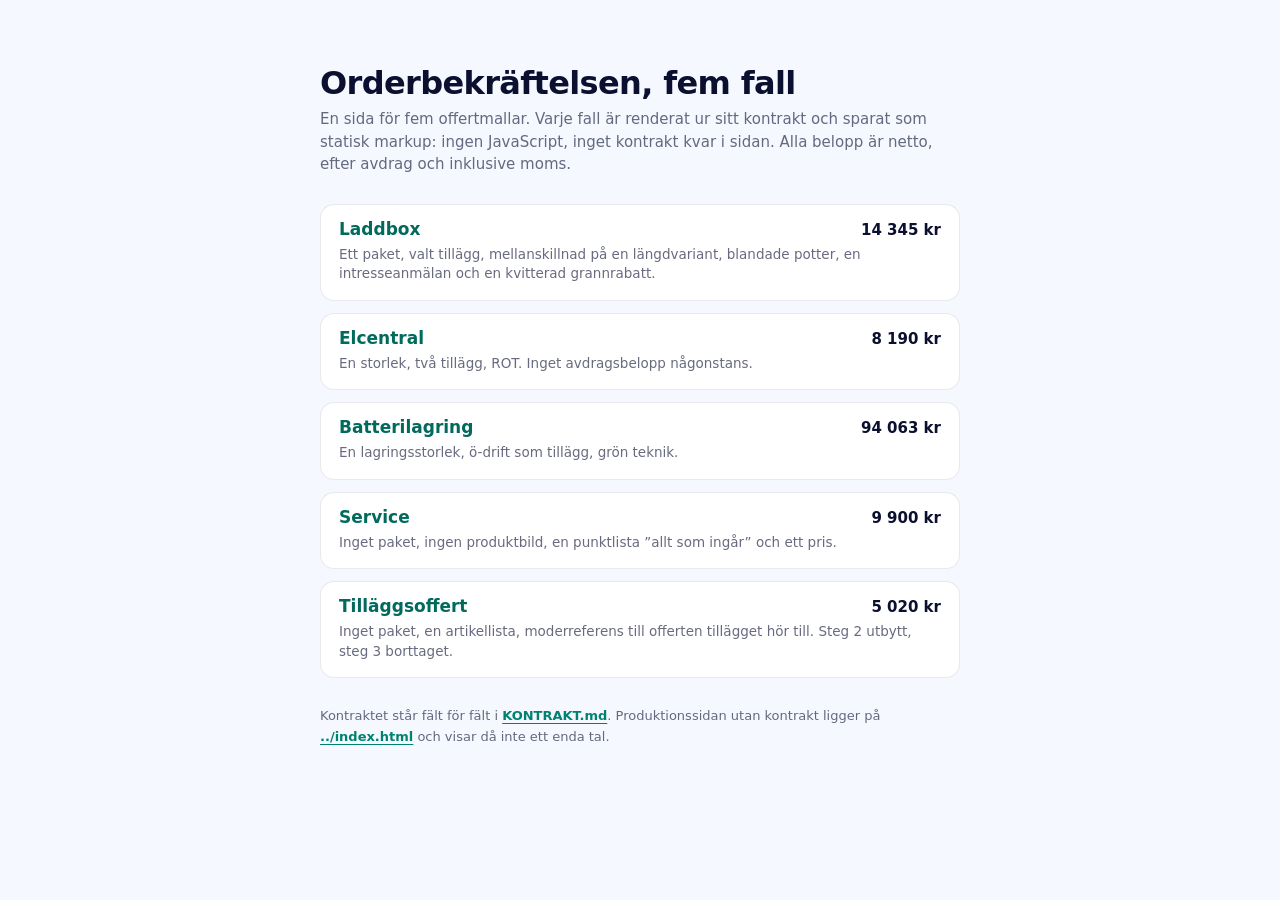
==== fall/index.html @ ef4c6f22 "En granskningssida i fall/, så de fem fallen går att öppna på Pages Produktionssidan på rotadressen " ====
<!DOCTYPE html>
<html lang="sv">
<head>
  <meta charset="UTF-8">
  <meta name="viewport" content="width=device-width, initial-scale=1.0">
  <title>Orderbekräftelsen, fem fall</title>
  <meta name="robots" content="noindex, nofollow">
  <link rel="stylesheet" href="../styles.css">
  <style>
    /* GRANSKNINGSSIDA, inte en produktyta. Den finns bara för att de fem
       fallen ska gå att öppna och titta på. Egna regler, inga .oa-klasser,
       så den aldrig kan påverka orderbekräftelsen. */
    body{margin:0;background:#f5f9ff;color:#0b1030;
      font-family:"Outfit",system-ui,-apple-system,"Segoe UI",Roboto,sans-serif;
      -webkit-font-smoothing:antialiased;}
    .f{max-width:640px;margin:0 auto;padding:clamp(28px,5vw,64px) clamp(16px,4vw,28px);}
    h1{margin:0 0 6px;font-size:clamp(24px,1.1vw+21px,32px);font-weight:600;letter-spacing:-.02em;}
    .ing{margin:0 0 28px;font-size:15px;line-height:1.5;color:rgba(11,16,48,.62);}
    ul{list-style:none;margin:0;padding:0;display:flex;flex-direction:column;gap:12px;}
    li{background:#fff;border:1px solid rgba(11,16,48,.09);border-radius:14px;overflow:hidden;}
    li a{display:block;padding:14px 18px 16px;text-decoration:none;color:inherit;}
    li a:hover .n{text-decoration:underline;text-underline-offset:3px;}
    .rad{display:flex;align-items:baseline;justify-content:space-between;gap:16px;}
    .n{font-size:17px;font-weight:600;color:#016a5d;}
    .t{flex:0 0 auto;font-size:15px;font-weight:600;font-variant-numeric:tabular-nums;white-space:nowrap;}
    li p{margin:6px 0 0;font-size:13.5px;line-height:1.45;color:rgba(11,16,48,.62);}
    .fot{margin:28px 0 0;font-size:13px;line-height:1.55;color:rgba(11,16,48,.62);}
    .fot a{color:#018271;font-weight:600;text-underline-offset:3px;}
    a:focus-visible{outline:3px solid #090b32;outline-offset:3px;border-radius:12px;}
  </style>
</head>
<body>
  <main class="f">
    <h1>Orderbekräftelsen, fem fall</h1>
    <p class="ing">En sida för fem offertmallar. Varje fall är renderat ur sitt kontrakt och
    sparat som statisk markup: ingen JavaScript, inget kontrakt kvar i sidan. Alla belopp är
    netto, efter avdrag och inklusive moms.</p>
    <ul>
    <li><a href="laddbox.html"><span class="rad"><span class="n">Laddbox</span><span class="t">14 345 kr</span></span><p>Ett paket, valt tillägg, mellanskillnad på en längdvariant, blandade potter, en intresseanmälan och en kvitterad grannrabatt.</p></a></li>
    <li><a href="elcentral.html"><span class="rad"><span class="n">Elcentral</span><span class="t">8 190 kr</span></span><p>En storlek, två tillägg, ROT. Inget avdragsbelopp någonstans.</p></a></li>
    <li><a href="batteri.html"><span class="rad"><span class="n">Batterilagring</span><span class="t">94 063 kr</span></span><p>En lagringsstorlek, ö-drift som tillägg, grön teknik.</p></a></li>
    <li><a href="service.html"><span class="rad"><span class="n">Service</span><span class="t">9 900 kr</span></span><p>Inget paket, ingen produktbild, en punktlista ”allt som ingår” och ett pris.</p></a></li>
    <li><a href="tillagg.html"><span class="rad"><span class="n">Tilläggsoffert</span><span class="t">5 020 kr</span></span><p>Inget paket, en artikellista, moderreferens till offerten tillägget hör till. Steg 2 utbytt, steg 3 borttaget.</p></a></li>
    </ul>
    <p class="fot">Kontraktet står fält för fält i
    <a href="https://github.com/julius447/Offer-accepted-preview/blob/main/KONTRAKT.md">KONTRAKT.md</a>.
    Produktionssidan utan kontrakt ligger på
    <a href="../index.html">../index.html</a> och visar då inte ett enda tal.</p>
  </main>
</body>
</html>
---- styles.css ----
/* Outfit självhostad. Sidan hämtade typsnittet från Google: enda sidan i hela
   flödet som gjorde det, och därmed enda sidan som bytte till systemtypsnitt
   när requesten inte gick fram (uppmätt: document.fonts.size === 0 och h1
   renderad i system-ui när fonts.gstatic.com blockerades). Filerna är
   samma produktionssubset som offertsidan använder. */
@font-face {
  font-family: 'Outfit'; font-style: normal; font-weight: 300 700; font-display: swap;
  src: url(fonts/Outfit-latin-ext.woff2) format('woff2');
  unicode-range: U+0100-02BA, U+02BD-02C5, U+02C7-02CC, U+02CE-02D7, U+02DD-02FF, U+0304, U+0308, U+0329, U+1D00-1DBF, U+1E00-1E9F, U+1EF2-1EFF, U+2020, U+20A0-20AB, U+20AD-20C0, U+2113, U+2C60-2C7F, U+A720-A7FF;
}
@font-face {
  font-family: 'Outfit'; font-style: normal; font-weight: 300 700; font-display: swap;
  src: url(fonts/Outfit-latin.woff2) format('woff2');
  unicode-range: U+0000-00FF, U+0131, U+0152-0153, U+02BB-02BC, U+02C6, U+02DA, U+02DC, U+0304, U+0308, U+0329, U+2000-206F, U+20AC, U+2122, U+2191, U+2193, U+2212, U+2215, U+FEFF, U+FFFD;
}

/* =========================================================================
   Ampy offert-accepterad-sida — styles  (scoped to .oa, all px, no deps)
   Same design language as the locked tack-sida (aurora + glass card + teal +
   Outfit + pale-mint check). Register: calm / serious / reassuring.
   v4 — first-principles review pass (composition · typography · a11y).
   ========================================================================= */
.oa{
  --ink:#0b1030; --ink-soft:rgba(11,16,48,.62);
  --teal:#00a991; --teal-deep:#018271; --teal-ink:#016a5d; --gold:#f6b53d; --line:rgba(11,16,48,.09);
  --ease:cubic-bezier(.16,.84,.44,1); --ease-soft:cubic-bezier(.33,1,.68,1);
  position:relative; z-index:0;
  min-height:100vh; min-height:100dvh;
  display:flex; flex-direction:column; align-items:center; justify-content:center;
  gap:16px; padding:clamp(32px,5vw,64px) clamp(16px,1.25vw + 12px,28px);
  overflow:hidden; box-sizing:border-box;
  font-family:"Outfit", system-ui, -apple-system, "Segoe UI", Roboto, sans-serif;
  color:var(--ink);
  background:
    radial-gradient(115% 85% at 14% -12%, rgba(0,169,145,.12) 0%, rgba(0,169,145,0) 46%),
    radial-gradient(105% 75% at 94% 6%,  rgba(182,242,255,.48) 0%, rgba(182,242,255,0) 44%),
    radial-gradient(120% 95% at 90% 112%, rgba(160,251,201,.28) 0%, rgba(160,251,201,0) 48%),
    radial-gradient(115% 90% at 8% 104%, rgba(0,169,145,.08) 0%, rgba(0,169,145,0) 46%),
    #f5f9ff;
  background-attachment:fixed;
  -webkit-font-smoothing:antialiased; text-rendering:optimizeLegibility;
}
.oa *,.oa *::before,.oa *::after{ box-sizing:border-box; }
.oa__aurora{ position:absolute; z-index:0; pointer-events:none; user-select:none; opacity:.8; height:auto; }
.oa__aurora--top{ top:0; right:0; width:clamp(200px,30vw,400px); }
.oa__aurora--bottom{ bottom:0; left:0; width:clamp(150px,22vw,280px); }

/* the sectioned glass card */
.oa__card{
  position:relative; z-index:1; width:100%; max-width:540px;
  display:flex; flex-direction:column;
  background:rgba(255,255,255,.74);
  border:1px solid rgba(255,255,255,.9);
  border-radius:clamp(24px,0.83vw + 21px,32px);
  box-shadow:0 30px 70px rgba(9,11,50,.12), inset 0 1px 0 rgba(255,255,255,.6);
  -webkit-backdrop-filter:blur(16px) saturate(1.1); backdrop-filter:blur(16px) saturate(1.1);
  overflow:hidden;
}
.oa__section{ padding:clamp(24px,3vw,34px) clamp(24px,4vw,48px); }
.oa__section + .oa__section{ border-top:1px solid var(--line); }

/* --- confirmation head --- */
.oa__head{ display:flex; flex-direction:column; align-items:center; text-align:center; gap:14px;
  padding-top:clamp(28px,3.4vw,40px); padding-bottom:clamp(24px,3vw,34px); }
.oa__check{ position:relative; width:clamp(72px,8.4vw,86px); height:clamp(72px,8.4vw,86px); display:grid; place-items:center;
  margin-bottom:2px; }
.oa__check-svg{ position:relative; z-index:2; width:100%; height:100%; overflow:visible; }
.oa__halo{ position:absolute; inset:6%; z-index:1; border-radius:50%;
  background:radial-gradient(circle, rgba(85,255,154,.30) 0%, rgba(85,255,154,0) 72%); animation:oa-halo 4s var(--ease-soft) infinite; }
.oa__disc{ transform-origin:center; animation:oa-disc 640ms var(--ease) both; }
.oa__tick{ stroke-dasharray:120; stroke-dashoffset:120; animation:oa-tick 560ms var(--ease) 300ms both; }
@keyframes oa-disc{ 0%{ transform:scale(.62); opacity:0; } 62%{ transform:scale(1.05); } 100%{ transform:scale(1); opacity:1; } }
@keyframes oa-tick{ to{ stroke-dashoffset:0; } }
@keyframes oa-halo{ 0%{ transform:scale(.8); opacity:0; } 34%{ opacity:.8; } 100%{ transform:scale(1.4); opacity:0; } }

.oa__title{ margin:0; font-size:clamp(26px,1.1vw + 23px,36px); line-height:1.16; font-weight:600; letter-spacing:-.02em; color:var(--ink); text-wrap:balance; }
.oa__ref{ display:inline-block; font-size:13px; font-weight:600; letter-spacing:.01em;
  color:var(--teal-ink); background:rgba(0,169,145,.08); border:1px solid rgba(0,169,145,.16);
  padding:6px 13px; border-radius:999px; }

/* --- kvittot i huvudet -------------------------------------------------
   Ett tal, inte ett kort: sidan ar en bekraftelse och inte en andra offert.
   Formen ar porterad ordagrant ur laddboxrepots gemensamt/system.css
   rad 1371 till 1377, dar den bor bakom #skarmAccept. Tva skillnader, bada
   avsiktliga: align-self:stretch gor rutan till en riktig ruta i stallet for
   att krympa till sitt innehall i den centrerade kolumnen, och noten fylls
   ur kontraktet i stallet for att sta som fast text. */
/* UPPMATT: rutan blev 228 px bred i en 295 px bred spalt. align-self:stretch
   ar utslaget sa fort marginalerna ar auto i tvarriktningen, for auto-
   marginaler ater upp det fria utrymmet fore justeringen. width:100% loser
   bredden mot behallaren oavsett align-items:center i .oa__head. */
.oa__kvitto{ width:100%; display:flex; flex-direction:column; gap:4px;
  margin:14px auto 0; max-width:440px; padding:12px 16px; text-align:left;
  background:#fff; border:1px solid #d5d9e4; border-radius:10px; }
.oa__kvitto-rad{ display:flex; justify-content:space-between; align-items:baseline; gap:16px;
  font-size:15px; font-weight:600; color:#0b1030; }
.oa__kvitto-rad > span:first-child{ min-width:0; overflow-wrap:break-word; }
.oa__kvitto-rad b{ flex:0 0 auto; font-size:19px; font-weight:800;
  font-variant-numeric:tabular-nums; white-space:nowrap; }
.oa__kvitto-not{ font-size:12px; font-weight:400; color:#5b6480; }

/* --- ordersektionen ----------------------------------------------------
   Samma .oa__section-grammatik som de tre sektioner som redan fanns: samma
   padding, samma harline over, samma eyebrow. Inga nya farger, ingen ny
   radie, ingen ny skugga. Raderna ar laddboxrepots .o-sumrow i den har
   sidans skala. */
.oa__prod{ margin:0 0 14px; font-size:17px; line-height:1.35; font-weight:600; color:var(--ink); }
.oa__prod span{ display:block; font-size:14px; font-weight:400; color:var(--ink-soft); margin-top:3px; }
.oa__rader{ list-style:none; margin:0; padding:0; display:flex; flex-direction:column; }
.oa__rader:empty{ display:none; }
.oa__rad{ display:flex; align-items:baseline; justify-content:space-between; gap:14px;
  padding:9px 0; border-top:1px solid var(--line); font-size:15px; line-height:1.35; }
.oa__rad:first-child{ border-top:0; padding-top:0; }
.oa__rad--huvud{ font-weight:600; }
.oa__rad-text{ min-width:0; overflow-wrap:break-word; }
.oa__rad-text small{ display:block; font-size:13px; font-weight:400; color:var(--ink-soft);
  line-height:1.4; margin-top:2px; }
/* Pottmarkningen ar INTE radens spec: den sager vilket avdrag raden hor till
   och star bara nar ordern har tva potter. Samma behandling som
   tillaggsmallens .o-art__pott (offerter/tillagg/stil.css rad 23): mindre,
   ljusare, lite bredare satt, sa den laser som en etikett och inte som mer
   text om produkten. */
/* RAKNAT: rgba(11,16,48,.5) mot kortytan mater omkring 3,3:1, alltsa under
   4,5:1 for brodtext i 11 px. --ink-soft (.62) ar den ljusaste ton sidan redan
   anvander och mater over 4,5:1. Etiketten skiljs darfor med storlek och
   sparrning, inte med annu ljusare gratt. */
.oa__rad-pott{ font-size:11px !important; letter-spacing:.02em;
  color:var(--ink-soft) !important; margin-top:3px !important; }
.oa__rad-pris{ flex:0 0 auto; font-weight:600; font-variant-numeric:tabular-nums; white-space:nowrap; }
/* "ingen kostnad nu" och "dras nar de bestallt" ar ord, inte tal. De far
   darfor inte brodtextens vikt eller sifferbredden: en intresseanmalan som
   ser ut som en prisrad laser som nagot kunden har kopt. */
.oa__rad-pris--ord{ font-weight:400; font-size:13px; color:var(--ink-soft); white-space:normal; text-align:right; }
.oa__not{ margin:10px 0 0; font-size:12.5px; line-height:1.45; color:var(--ink-soft); }
.oa__ingar-rubrik{ margin:18px 0 10px; font-size:13px; font-weight:600; color:var(--ink); }
.oa__ingar{ list-style:none; margin:0; padding:0; display:flex; flex-direction:column; gap:9px; font-size:15px; }
.oa__ingar li{ display:flex; align-items:flex-start; gap:10px; line-height:1.35; }
.oa__ingar li > span span{ display:block; font-size:13px; color:var(--ink-soft); line-height:1.4; margin-top:1px; }
/* EN BOCK, INTE TVA. Samma vektor som varje punktlista i offerten,
   gemensamt/bitar.py rad 10 till 11, sa listan pa bekraftelsen och listan i
   offerten bar samma symbol. Brickan ritas i CSS, inte i svg: border-radius
   ger en rund cirkel vid varje storlek. */
.oa__bock{ flex:0 0 auto; width:18px; height:18px; margin-top:2px; border-radius:50%;
  background:rgba(0,169,145,.12); display:grid; place-items:center; }
.oa__bock svg{ width:11px; height:11px; fill:none; stroke:var(--teal-ink);
  stroke-width:1.9; stroke-linecap:round; stroke-linejoin:round; }
/* Finstilten. Villkoret star EN gang, har, och inte en gang per rad:
   hedging-direktivet 2026-08-15. */
.oa__fin{ margin:16px 0 0; font-size:12.5px; line-height:1.5; color:var(--ink-soft); }
/* UPPMATT: lanken ar sidans enda kontroll utover telefonnumret och maste
   ha 44 px traffyta. Inline i finstilten slog de 44 pixlarna ut radavstandet
   i det stycke den stod i. Egen rad, egen traffyta, oforandrad brodtext. */
.oa__fin a{ display:flex; align-items:center; width:fit-content; min-height:44px;
  padding:0 8px; margin:2px 0 -6px -8px;
  color:var(--teal-deep); font-weight:600; text-decoration:underline; text-underline-offset:3px; }

/* --- next-steps: centred group, internally left-aligned --- */
.oa__next{ width:fit-content; max-width:100%; margin-inline:auto; }
.oa__eyebrow{ margin:0 0 16px; font-size:12px; font-weight:600; text-transform:uppercase; letter-spacing:.14em; color:var(--teal-deep); }
.oa__steps{ list-style:none; margin:0; padding:0; display:flex; flex-direction:column; gap:30px; }
/* FYND: kopplingslinjen hade fast height:60px medan nod-till-nod-avståndet
   varierar med radbrytningen. Uppmätt vid 390px: avstånden är 66px och 77px,
   alltså synliga glapp på 6px och 17px, medan de vid 560px och uppåt är 35px
   och linjen i stället sköt 25px förbi. Ankras nu i steget och sträcks från
   nodens underkant till nästa nods överkant, vilket är exakt vid varje
   texthöjd. align-items:flex-start ger noden samma linje som stegrubriken
   i stället för att flyta mitt i textblocket. */
.oa__step{ position:relative; display:flex; align-items:flex-start; gap:18px; }
.oa__node{ position:relative; z-index:1; flex:0 0 auto; width:42px; height:42px; border-radius:50%;
  display:grid; place-items:center; /* Vit text mot den ljusa änden av gradienten mätte 2,87:1. Mörkare släkte,
     samma familj, med variablerna så färgerna inte kan glida isär igen. */
  background:linear-gradient(145deg,var(--teal-deep),var(--teal-ink));
  box-shadow:0 6px 16px rgba(0,169,145,.34), inset 0 0 0 3px rgba(255,255,255,.9); }
.oa__step:not(:last-child)::after{ content:""; position:absolute; z-index:0;
  left:21px; margin-left:-1px; width:2px; top:42px; height:calc(100% - 12px);
  background:linear-gradient(180deg, rgba(0,169,145,.42), rgba(0,169,145,.12)); }
.oa__node span{ font-size:16px; font-weight:600; color:#fff; line-height:1; }
.oa__node svg{ width:18px; height:18px; fill:none; stroke:#fff; stroke-width:2.6; stroke-linecap:round; stroke-linejoin:round; }
.oa__step-text{ font-size:17px; line-height:1.35; font-weight:600; color:var(--ink); }
.oa__step-text small{ display:block; font-size:14px; font-weight:400; color:var(--ink-soft); line-height:1.4; margin-top:4px; }

/* --- trust + contact + close --- */
.oa__trust{ display:flex; flex-wrap:wrap; align-items:center; justify-content:center; gap:10px 18px; text-align:center; }
.oa__trust-item{ display:inline-flex; align-items:center; gap:7px; font-size:13.5px; color:var(--ink-soft); }
.oa__stars{ display:inline-flex; gap:2px; }
.oa__stars svg{ width:14px; height:14px; fill:var(--gold); }
.oa__contact{ margin:16px 0 0; text-align:center; font-size:14px; color:var(--ink-soft); }
/* Sidans enda kontroll mätte 89x18 px på alla bredder, mot kravet 44x44.
   De negativa marginalerna håller radhöjden oförändrad. Understrykning gör
   att länken inte skiljs från brödtexten med enbart färg. */
.oa__contact a{ display:inline-flex; align-items:center; justify-content:center;
  min-height:44px; padding:0 10px; margin:0 -6px;
  color:var(--teal-deep); font-weight:600; white-space:nowrap;
  text-decoration:underline; text-underline-offset:3px; }

/* Fokusringen i teal mätte 2,91:1 mot kortytan. Navy är samma ring som
   offertsidan använder (shared.css) och mäter långt över 3:1. */
.oa a:focus-visible{ outline:3px solid #090b32; outline-offset:3px; border-radius:12px; }

/* mobile */
@media (max-width:560px){
  .oa__trust-item{ font-size:14px; }
  .oa__title{ font-size:clamp(27px,6.5vw,31px); }
  .oa__rad{ gap:10px; font-size:14.5px; }
  .oa__ingar{ font-size:14.5px; }
  .oa__kvitto-rad{ gap:10px; }
}

/* motion safety */
@media (prefers-reduced-motion: reduce){
  .oa__disc,.oa__tick,.oa__halo{ animation:none !important; }
  .oa__tick{ stroke-dashoffset:0; } .oa__halo{ opacity:.5; transform:scale(1.1); }
}

/* print — an accepted avtal is a document people save/print */
@media print{
  .oa{ min-height:auto; padding:0; background:#fff !important; display:block; }
  .oa__aurora, .oa__halo{ display:none !important; }
  .oa__card{ max-width:100%; box-shadow:none; border:1px solid #d5d9e4; border-radius:8px;
    background:#fff; -webkit-backdrop-filter:none; backdrop-filter:none; }
  .oa__tick{ stroke-dashoffset:0 !important; animation:none !important; }
  .oa__disc{ animation:none !important; opacity:1 !important; transform:none !important; }
  .oa__kvitto, .oa__order, .oa__rad, .oa__ingar li{ break-inside:avoid; }
  /* Lasbart pa papper: .62 och #5b6480 mot vitt ar for ljust i tryck. */
  .oa__fin, .oa__not, .oa__kvitto-not, .oa__rad-text small,
  .oa__ingar li > span span, .oa__prod span{ color:#3b4256 !important; }
  /* En understruken lank utan adress ar inget villkor pa papper. */
  .oa__fin a{ display:inline; min-height:0; padding:0; margin:0; }
  .oa__fin a::after{ content:" (" attr(href) ")"; font-weight:400; text-decoration:none; }
}
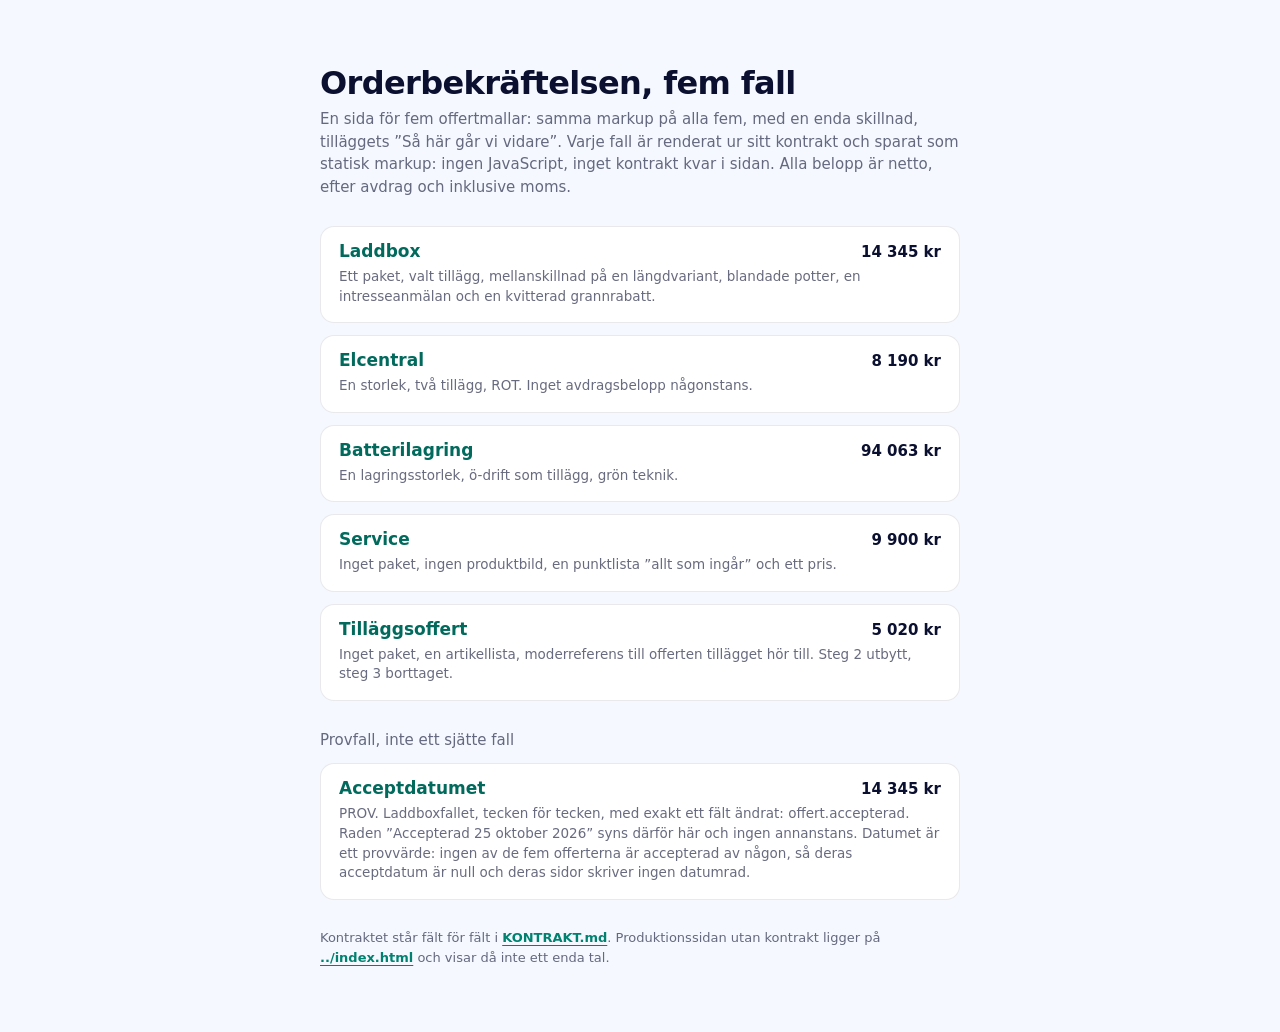
==== commit cbf84f10: "Ägarens genomgång 25 oktober: sex punkter, en mall, två prov 1. Raderna visar bara rubrik och pris. " ====
--- a/fall/index.html
+++ b/fall/index.html
@@ -22,6 +22,10 @@
     li a:hover .n{text-decoration:underline;text-underline-offset:3px;}
     .rad{display:flex;align-items:baseline;justify-content:space-between;gap:16px;}
     .n{font-size:17px;font-weight:600;color:#016a5d;}
+    /* Hardspatie bade i tusentalet OCH fore kr, agarbeslut A8 24 okt. Sidan
+       bar vanligt mellanslag fore kr till 25 okt, alltsa samma fel som de
+       fem bekraftelserna hade fore hantverkspasset. prov.py matar talen har
+       mot kontrakten: oversikten ar en andra kopia av samma fem tal. */
     .t{flex:0 0 auto;font-size:15px;font-weight:600;font-variant-numeric:tabular-nums;white-space:nowrap;}
     li p{margin:6px 0 0;font-size:13.5px;line-height:1.45;color:rgba(11,16,48,.62);}
     .fot{margin:28px 0 0;font-size:13px;line-height:1.55;color:rgba(11,16,48,.62);}
@@ -32,15 +36,19 @@
 <body>
   <main class="f">
     <h1>Orderbekräftelsen, fem fall</h1>
-    <p class="ing">En sida för fem offertmallar. Varje fall är renderat ur sitt kontrakt och
+    <p class="ing">En sida för fem offertmallar: samma markup på alla fem, med en enda skillnad, tilläggets ”Så här går vi vidare”. Varje fall är renderat ur sitt kontrakt och
     sparat som statisk markup: ingen JavaScript, inget kontrakt kvar i sidan. Alla belopp är
     netto, efter avdrag och inklusive moms.</p>
     <ul>
-    <li><a href="laddbox.html"><span class="rad"><span class="n">Laddbox</span><span class="t">14 345 kr</span></span><p>Ett paket, valt tillägg, mellanskillnad på en längdvariant, blandade potter, en intresseanmälan och en kvitterad grannrabatt.</p></a></li>
-    <li><a href="elcentral.html"><span class="rad"><span class="n">Elcentral</span><span class="t">8 190 kr</span></span><p>En storlek, två tillägg, ROT. Inget avdragsbelopp någonstans.</p></a></li>
-    <li><a href="batteri.html"><span class="rad"><span class="n">Batterilagring</span><span class="t">94 063 kr</span></span><p>En lagringsstorlek, ö-drift som tillägg, grön teknik.</p></a></li>
-    <li><a href="service.html"><span class="rad"><span class="n">Service</span><span class="t">9 900 kr</span></span><p>Inget paket, ingen produktbild, en punktlista ”allt som ingår” och ett pris.</p></a></li>
-    <li><a href="tillagg.html"><span class="rad"><span class="n">Tilläggsoffert</span><span class="t">5 020 kr</span></span><p>Inget paket, en artikellista, moderreferens till offerten tillägget hör till. Steg 2 utbytt, steg 3 borttaget.</p></a></li>
+    <li><a href="laddbox.html"><span class="rad"><span class="n">Laddbox</span><span class="t">14 345 kr</span></span><p>Ett paket, valt tillägg, mellanskillnad på en längdvariant, blandade potter, en intresseanmälan och en kvitterad grannrabatt.</p></a></li>
+    <li><a href="elcentral.html"><span class="rad"><span class="n">Elcentral</span><span class="t">8 190 kr</span></span><p>En storlek, två tillägg, ROT. Inget avdragsbelopp någonstans.</p></a></li>
+    <li><a href="batteri.html"><span class="rad"><span class="n">Batterilagring</span><span class="t">94 063 kr</span></span><p>En lagringsstorlek, ö-drift som tillägg, grön teknik.</p></a></li>
+    <li><a href="service.html"><span class="rad"><span class="n">Service</span><span class="t">9 900 kr</span></span><p>Inget paket, ingen produktbild, en punktlista ”allt som ingår” och ett pris.</p></a></li>
+    <li><a href="tillagg.html"><span class="rad"><span class="n">Tilläggsoffert</span><span class="t">5 020 kr</span></span><p>Inget paket, en artikellista, moderreferens till offerten tillägget hör till. Steg 2 utbytt, steg 3 borttaget.</p></a></li>
+    </ul>
+    <p class="ing" style="margin:28px 0 12px;">Provfall, inte ett sjätte fall</p>
+    <ul>
+    <li><a href="prov-acceptdatum.html"><span class="rad"><span class="n">Acceptdatumet</span><span class="t">14 345 kr</span></span><p>PROV. Laddboxfallet, tecken för tecken, med exakt ett fält ändrat: offert.accepterad. Raden ”Accepterad 25 oktober 2026” syns därför här och ingen annanstans. Datumet är ett provvärde: ingen av de fem offerterna är accepterad av någon, så deras acceptdatum är null och deras sidor skriver ingen datumrad.</p></a></li>
     </ul>
     <p class="fot">Kontraktet står fält för fält i
     <a href="https://github.com/julius447/Offer-accepted-preview/blob/main/KONTRAKT.md">KONTRAKT.md</a>.
--- a/styles.css
+++ b/styles.css
@@ -1,21 +1,50 @@
-/* Outfit självhostad. Sidan hämtade typsnittet från Google: enda sidan i hela
-   flödet som gjorde det, och därmed enda sidan som bytte till systemtypsnitt
+/* INTER, SJÄLVHOSTAD.
+
+   ÄGARBESLUT 20 OKTOBER, ORDAGRANT UR OFFERTREPOTS bygg.py:
+       "Agarbeslut 20 okt: Inter for ALLA offertmallar. Storst x-hojd av de
+        fyra kandidaterna, och det ar hela skillnaden vid 13 och 15 px."
+   Vikterna där är 300;400;500;600;700;800, och gemensamt/system.css sätter
+   font-family:"Inter". Den här sidan stod kvar i Outfit, alltså i husets
+   typsnitt FRÅN FÖRE 16 oktober, och den kommentar som stod här påstod att
+   filerna var "samma produktionssubset som offertsidan använder". Det var
+   inte sant. Samma kort renderades i två typsnitt i två repon.
+
+   SJÄLVHOSTAD, OCH DET ÄR MED FLIT. Offertmallarna hämtar Inter från
+   fonts.googleapis.com, vilket skickar kundens IP-adress till Google på en
+   sida som bär hennes namn och hennes pris. Bekräftelsen gör det inte, och
+   den gör det inte heller av ett andra skäl: den hämtade typsnittet från
+   Google tidigare och var då enda sidan i flödet som bytte till systemtypsnitt
    när requesten inte gick fram (uppmätt: document.fonts.size === 0 och h1
-   renderad i system-ui när fonts.gstatic.com blockerades). Filerna är
-   samma produktionssubset som offertsidan använder. */
+   renderad i system-ui när fonts.gstatic.com blockerades).
+
+   VIKTOMFÅNGET ÄR 300 TILL 800, inte filens fulla 100 till 900: det är de
+   vikter ägaren beställde. Outfitfilen bar 300 till 700, så kvittots
+   font-weight:800 klamrades tyst till 700 i tolv dagar. Nu renderas den som
+   den är skriven.
+
+   Filerna är Inter 5.2.8 (@fontsource-variable/inter), OFL-1.1, licensen
+   ligger i fonts/Inter-OFL.txt. Unicode-områdena är ord för ord desamma som
+   Outfits var, så bytet är en ren ersättning: latin-ext hämtas bara om ett
+   tecken ur det området faktiskt står på sidan, vilket svensk text inte har. */
 @font-face {
-  font-family: 'Outfit'; font-style: normal; font-weight: 300 700; font-display: swap;
-  src: url(fonts/Outfit-latin-ext.woff2) format('woff2');
+  font-family: 'Inter'; font-style: normal; font-weight: 300 800; font-display: swap;
+  src: url(fonts/Inter-latin-ext.woff2) format('woff2');
   unicode-range: U+0100-02BA, U+02BD-02C5, U+02C7-02CC, U+02CE-02D7, U+02DD-02FF, U+0304, U+0308, U+0329, U+1D00-1DBF, U+1E00-1E9F, U+1EF2-1EFF, U+2020, U+20A0-20AB, U+20AD-20C0, U+2113, U+2C60-2C7F, U+A720-A7FF;
 }
 @font-face {
-  font-family: 'Outfit'; font-style: normal; font-weight: 300 700; font-display: swap;
-  src: url(fonts/Outfit-latin.woff2) format('woff2');
+  font-family: 'Inter'; font-style: normal; font-weight: 300 800; font-display: swap;
+  src: url(fonts/Inter-latin.woff2) format('woff2');
   unicode-range: U+0000-00FF, U+0131, U+0152-0153, U+02BB-02BC, U+02C6, U+02DA, U+02DC, U+0304, U+0308, U+0329, U+2000-206F, U+20AC, U+2122, U+2191, U+2193, U+2212, U+2215, U+FEFF, U+FFFD;
 }
 
 /* =========================================================================
-   Ampy offert-accepterad-sida — styles  (scoped to .oa, all px, no deps)
+   Ampy offert-accepterad-sida, styles. Scopad till .oa, inga beroenden.
+   VARJE langd kommer ur husets skalor i tokenblocket nedan. Undantagen ar
+   namngivna och bara dessa: kortets max-width 540, aurorans egna bredder,
+   harlinjer och ramar (1 px, 2 px), skuggor och blur, fokusringen (3 px),
+   understrykningens avstand (3 px), pillrets 999px och cirklarnas 50%,
+   samt bockens glyf pa 10 px, som ar husets eget matt i .o-bock svg.
+   verktyg/skala.py raknar dem at dig.
    Same design language as the locked tack-sida (aurora + glass card + teal +
    Outfit + pale-mint check). Register: calm / serious / reassuring.
    v4 — first-principles review pass (composition · typography · a11y).
@@ -24,12 +53,43 @@
   --ink:#0b1030; --ink-soft:rgba(11,16,48,.62);
   --teal:#00a991; --teal-deep:#018271; --teal-ink:#016a5d; --gold:#f6b53d; --line:rgba(11,16,48,.09);
   --ease:cubic-bezier(.16,.84,.44,1); --ease-soft:cubic-bezier(.33,1,.68,1);
+
+  /* ---- HUSETS SKALOR, ORDAGRANT UR gemensamt/system.css RAD 19 TILL 42 ----
+     Fore det har passet hade sidan 11 renderade typstorlekar (uppmatt i
+     Chrome vid 390 px: 27, 19, 17, 16, 15, 14.5, 14, 13, 12.5, 12, 11) dar
+     huset har SJU, och 18 langder utanfor avstandsskalan (3, 6, 7, 9, 10,
+     13, 14, 18, 28, 30, 34, 40). Ett varde utanfor skalan ar en bugg, inte
+     en smaksak (gemensamt/FALLOR.md, "Rytm och luft").
+
+     SPACING. Enda tillatna varden for gap, padding och margin. */
+  --s0:2px; --s1:4px; --s2:8px; --s3:12px; --s4:16px; --s5:24px; --s6:32px; --s7:48px; --s8:64px;
+  /* RYTM. Fyra nivaer, allt vertikalt avstand kommer harifran. */
+  --rytm-sektion:var(--s7);  /* 48, mellan kapitel */
+  --rytm-grupp:var(--s5);    /* 24, mellan grupper i ett kapitel */
+  --rytm-block:var(--s4);    /* 16, mellan block i en grupp */
+  --rytm-rad:var(--s2);      /* 8, mellan rader i en lista */
+  --rytm-nara:var(--s3);     /* 12, rubrik till sitt eget innehall */
+  /* STORLEKAR. Komponenters egna matt, aldrig spacing. 44 ar traffytans golv. */
+  --z1:16px; --z2:20px; --z3:24px; --z4:32px; --z5:44px; --z6:48px;
+  /* SJU TYPSTORLEKAR, inte fler. Brodtext ar 17 eller 15. */
+  --t1:30px; --t2:24px; --t3:20px; --t4:17px; --t5:15px; --t6:13px; --t7:11px;
+  /* RADIER. Husets fyra, plus 999px for pillret och 50% for cirklarna. */
+  --r1:10px; --r2:14px; --r3:20px; --r4:28px;
+  /* Bocken och noden ar komponentmatt. Noden ar z5, alltsa traffytans golv:
+     den ar inte klickbar, men 44 ar talet huset redan har for "sa stor ska
+     en rund kontroll vara", och kopplingslinjen raknas ur den. */
+  --nod:var(--z5);
+  --steg-gap:var(--rytm-grupp);
+  /* Bocken i hjalten ar sidans ENDA signaturfigur och har sitt eget matt. */
+  --check:80px;
+
   position:relative; z-index:0;
   min-height:100vh; min-height:100dvh;
   display:flex; flex-direction:column; align-items:center; justify-content:center;
-  gap:16px; padding:clamp(32px,5vw,64px) clamp(16px,1.25vw + 12px,28px);
+  gap:var(--s4); padding:clamp(var(--s6),5vw,var(--s8)) clamp(var(--s4),calc(1.25vw + var(--s3)),var(--s5));
   overflow:hidden; box-sizing:border-box;
-  font-family:"Outfit", system-ui, -apple-system, "Segoe UI", Roboto, sans-serif;
+  /* Samma stack som gemensamt/system.css rad 599, med Inter först. */
+  font-family:"Inter", system-ui, -apple-system, "Segoe UI", Roboto, sans-serif;
   color:var(--ink);
   background:
     radial-gradient(115% 85% at 14% -12%, rgba(0,169,145,.12) 0%, rgba(0,169,145,0) 46%),
@@ -51,19 +111,19 @@
   display:flex; flex-direction:column;
   background:rgba(255,255,255,.74);
   border:1px solid rgba(255,255,255,.9);
-  border-radius:clamp(24px,0.83vw + 21px,32px);
+  border-radius:var(--r4);
   box-shadow:0 30px 70px rgba(9,11,50,.12), inset 0 1px 0 rgba(255,255,255,.6);
   -webkit-backdrop-filter:blur(16px) saturate(1.1); backdrop-filter:blur(16px) saturate(1.1);
   overflow:hidden;
 }
-.oa__section{ padding:clamp(24px,3vw,34px) clamp(24px,4vw,48px); }
+.oa__section{ padding:clamp(var(--s5),3vw,var(--s6)) clamp(var(--s5),4vw,var(--s7)); }
 .oa__section + .oa__section{ border-top:1px solid var(--line); }
 
 /* --- confirmation head --- */
-.oa__head{ display:flex; flex-direction:column; align-items:center; text-align:center; gap:14px;
-  padding-top:clamp(28px,3.4vw,40px); padding-bottom:clamp(24px,3vw,34px); }
-.oa__check{ position:relative; width:clamp(72px,8.4vw,86px); height:clamp(72px,8.4vw,86px); display:grid; place-items:center;
-  margin-bottom:2px; }
+.oa__head{ display:flex; flex-direction:column; align-items:center; text-align:center; gap:var(--s3);
+  padding-top:clamp(var(--s6),3.4vw,var(--s7)); padding-bottom:clamp(var(--s5),3vw,var(--s6)); }
+.oa__check{ position:relative; width:var(--check); height:var(--check); display:grid; place-items:center;
+  margin-bottom:var(--s0); }
 .oa__check-svg{ position:relative; z-index:2; width:100%; height:100%; overflow:visible; }
 .oa__halo{ position:absolute; inset:6%; z-index:1; border-radius:50%;
   background:radial-gradient(circle, rgba(85,255,154,.30) 0%, rgba(85,255,154,0) 72%); animation:oa-halo 4s var(--ease-soft) infinite; }
@@ -73,10 +133,23 @@
 @keyframes oa-tick{ to{ stroke-dashoffset:0; } }
 @keyframes oa-halo{ 0%{ transform:scale(.8); opacity:0; } 34%{ opacity:.8; } 100%{ transform:scale(1.4); opacity:0; } }
 
-.oa__title{ margin:0; font-size:clamp(26px,1.1vw + 23px,36px); line-height:1.16; font-weight:600; letter-spacing:-.02em; color:var(--ink); text-wrap:balance; }
-.oa__ref{ display:inline-block; font-size:13px; font-weight:600; letter-spacing:.01em;
+/* UPPMATT: clampen landade pa 27 px vid 390 och 35,98 vid 1180, alltsa pa
+   ingen av husets sju storlekar och over toppsteget 30. Flat --t1, och
+   --t2 under 560 (bada husets egna steg). Husets .t-display ar ocksa flat
+   30 px, inte fluid. */
+.oa__title{ margin:0; font-size:var(--t1); line-height:1.16; font-weight:600; letter-spacing:-.02em; color:var(--ink); text-wrap:balance; }
+.oa__ref{ display:inline-block; font-size:var(--t6); font-weight:600; letter-spacing:.01em;
   color:var(--teal-ink); background:rgba(0,169,145,.08); border:1px solid rgba(0,169,145,.16);
-  padding:6px 13px; border-radius:999px; }
+  padding:var(--s2) var(--s3); border-radius:999px; }
+
+/* --- acceptdatumet ------------------------------------------------------
+   Ägarsvar 46, 25 oktober: "Ja, lägg till datum." En rad under brickan, i
+   samma ton och storlek som sidans övriga sekundärtext (--t6 / --ink-soft),
+   så den läses som en notering om referensen och inte som ett nytt påstående.
+   INGEN EGEN MARGINAL: .oa__head är en flexkolumn med gap var(--s3), alltså
+   husets rytm. En margin-top här hade lagt sig OVANPÅ gapet och gett ett
+   avstånd som inte finns på skalan. */
+.oa__accept{ margin:0; font-size:var(--t6); font-weight:400; color:var(--ink-soft); }
 
 /* --- kvittot i huvudet -------------------------------------------------
    Ett tal, inte ett kort: sidan ar en bekraftelse och inte en andra offert.
@@ -89,121 +162,173 @@
    ar utslaget sa fort marginalerna ar auto i tvarriktningen, for auto-
    marginaler ater upp det fria utrymmet fore justeringen. width:100% loser
    bredden mot behallaren oavsett align-items:center i .oa__head. */
-.oa__kvitto{ width:100%; display:flex; flex-direction:column; gap:4px;
-  margin:14px auto 0; max-width:440px; padding:12px 16px; text-align:left;
-  background:#fff; border:1px solid #d5d9e4; border-radius:10px; }
-.oa__kvitto-rad{ display:flex; justify-content:space-between; align-items:baseline; gap:16px;
-  font-size:15px; font-weight:600; color:#0b1030; }
+/* UPPMATT 2026-10-24, fore och efter i Chrome: max-width:440px holl kvittot
+   smalare an raderna i sektionen under sa fort sektionens innermatt kom
+   over 440 px, alltsa fran omkring 590 px fonsterbredd och uppat. Vid
+   1180 matte kvittots hogerkant 810,0 och radernas 811,8: 1,8 px isar.
+   Talen staplas under varandra och ska vara lodratt i linje. Bredden styrs
+   nu av sektionens innermatt, som ar samma matt raderna far. Efter: 811,8
+   mot 811,8 vid 1180 och 348,1 mot 348,1 vid 390. */
+.oa__kvitto{ width:100%; display:flex; flex-direction:column; gap:var(--s1);
+  margin:var(--s3) auto 0; padding:var(--s3) var(--s4); text-align:left;
+  background:#fff; border:1px solid #d5d9e4; border-radius:var(--r1); }
+.oa__kvitto-rad{ display:flex; justify-content:space-between; align-items:baseline; gap:var(--s4);
+  font-size:var(--t5); font-weight:600; color:#0b1030; }
 .oa__kvitto-rad > span:first-child{ min-width:0; overflow-wrap:break-word; }
-.oa__kvitto-rad b{ flex:0 0 auto; font-size:19px; font-weight:800;
+.oa__kvitto-rad b{ flex:0 0 auto; font-size:var(--t3); font-weight:800;
   font-variant-numeric:tabular-nums; white-space:nowrap; }
-.oa__kvitto-not{ font-size:12px; font-weight:400; color:#5b6480; }
+.oa__kvitto-not{ font-size:var(--t6); font-weight:400; color:#5b6480; }
 
 /* --- ordersektionen ----------------------------------------------------
    Samma .oa__section-grammatik som de tre sektioner som redan fanns: samma
    padding, samma harline over, samma eyebrow. Inga nya farger, ingen ny
    radie, ingen ny skugga. Raderna ar laddboxrepots .o-sumrow i den har
    sidans skala. */
-.oa__prod{ margin:0 0 14px; font-size:17px; line-height:1.35; font-weight:600; color:var(--ink); }
-.oa__prod span{ display:block; font-size:14px; font-weight:400; color:var(--ink-soft); margin-top:3px; }
+/* VIKTEN 900 VAR INGEN DESIGN, DEN VAR EN UA-STANDARD. Produktnamnet står
+   i ett <b>, och webbläsarens font-weight:bolder räknar upp från stycket:
+   600 blir 900. Outfitfilen bar 300 till 700 och klamrade det tyst till
+   700, så ingen såg det. Inter bär 300 till 800 och hade renderat 800,
+   alltså tyngre än någon annan text på sidan utom totalen. Husets .t-h3 är
+   17/600, och det är vad produktraden är. Skrivet, inte ärvt. */
+.oa__prod{ margin:0 0 var(--s3); font-size:var(--t4); line-height:1.35; font-weight:600; color:var(--ink); }
+.oa__prod b{ font-weight:600; }
+.oa__prod span{ display:block; font-size:var(--t6); font-weight:400; color:var(--ink-soft); margin-top:var(--s1); }
 .oa__rader{ list-style:none; margin:0; padding:0; display:flex; flex-direction:column; }
 .oa__rader:empty{ display:none; }
-.oa__rad{ display:flex; align-items:baseline; justify-content:space-between; gap:14px;
-  padding:9px 0; border-top:1px solid var(--line); font-size:15px; line-height:1.35; }
+.oa__rad{ display:flex; align-items:baseline; justify-content:space-between; gap:var(--s3);
+  padding:var(--rytm-rad) 0; border-top:1px solid var(--line); font-size:var(--t5); line-height:1.35; }
 .oa__rad:first-child{ border-top:0; padding-top:0; }
 .oa__rad--huvud{ font-weight:600; }
 .oa__rad-text{ min-width:0; overflow-wrap:break-word; }
-.oa__rad-text small{ display:block; font-size:13px; font-weight:400; color:var(--ink-soft);
-  line-height:1.4; margin-top:2px; }
-/* Pottmarkningen ar INTE radens spec: den sager vilket avdrag raden hor till
-   och star bara nar ordern har tva potter. Samma behandling som
-   tillaggsmallens .o-art__pott (offerter/tillagg/stil.css rad 23): mindre,
-   ljusare, lite bredare satt, sa den laser som en etikett och inte som mer
-   text om produkten. */
-/* RAKNAT: rgba(11,16,48,.5) mot kortytan mater omkring 3,3:1, alltsa under
-   4,5:1 for brodtext i 11 px. --ink-soft (.62) ar den ljusaste ton sidan redan
-   anvander och mater over 4,5:1. Etiketten skiljs darfor med storlek och
-   sparrning, inte med annu ljusare gratt. */
-.oa__rad-pott{ font-size:11px !important; letter-spacing:.02em;
-  color:var(--ink-soft) !important; margin-top:3px !important; }
+.oa__rad-text small{ display:block; font-size:var(--t6); font-weight:400; color:var(--ink-soft);
+  line-height:1.4; margin-top:var(--s0); }
+/* POTTMARKNINGEN AR BORTTAGEN, AGARENS ORD 25 OKTOBER: "Bara rubrikerna och
+   priset." Regeln .oa__rad-pott stod har och gav etiketten 11 px och lite
+   bredare sattning. Den ar borta ur CSS och inte bara ur renderingen: en
+   klass som finns kvar ar en inbjudan att anvanda den igen. */
 .oa__rad-pris{ flex:0 0 auto; font-weight:600; font-variant-numeric:tabular-nums; white-space:nowrap; }
 /* "ingen kostnad nu" och "dras nar de bestallt" ar ord, inte tal. De far
    darfor inte brodtextens vikt eller sifferbredden: en intresseanmalan som
    ser ut som en prisrad laser som nagot kunden har kopt. */
-.oa__rad-pris--ord{ font-weight:400; font-size:13px; color:var(--ink-soft); white-space:normal; text-align:right; }
-.oa__not{ margin:10px 0 0; font-size:12.5px; line-height:1.45; color:var(--ink-soft); }
-.oa__ingar-rubrik{ margin:18px 0 10px; font-size:13px; font-weight:600; color:var(--ink); }
-.oa__ingar{ list-style:none; margin:0; padding:0; display:flex; flex-direction:column; gap:9px; font-size:15px; }
-.oa__ingar li{ display:flex; align-items:flex-start; gap:10px; line-height:1.35; }
-.oa__ingar li > span span{ display:block; font-size:13px; color:var(--ink-soft); line-height:1.4; margin-top:1px; }
+.oa__rad-pris--ord{ font-weight:400; font-size:var(--t6); color:var(--ink-soft); white-space:normal; text-align:right; }
+/* UPPMATT: rubriken stod i 13 px over en lista i 15, alltsa mindre an det
+   den rubricerar. Nu samma steg som raderna, med vikten som skillnad.
+   INTE ett steg UPP: pa servicebekraftelsen ar listan en jamlike till
+   jobbraden over den ("Byte av strombrytare och uttag", 15/600), och en
+   17 har hade gjort listan till sektionens huvudrubrik. */
+.oa__ingar-rubrik{ margin:var(--rytm-grupp) 0 var(--rytm-nara); font-size:var(--t5); font-weight:600; color:var(--ink); }
+/* Husets .o-ingar ar 13 px, men dar ar listan en detalj i ett valkort med
+   priset som hjalte. Pa servicebekraftelsen AR listan ordern: kunden har
+   inget annat att lasa. Darfor brodtextens 15. */
+.oa__ingar{ list-style:none; margin:0; padding:0; display:flex; flex-direction:column; gap:var(--s3); font-size:var(--t5); }
+.oa__ingar li{ display:flex; align-items:flex-start; gap:var(--s3); line-height:1.35; }
+/* INGEN BRODTEXT UNDER EN PUNKT. Har stod .oa__ingar li > span span, specens
+   egen rad. Agaren 25 oktober: "bara vara en punktlista". Regeln ar borta,
+   inte bara tom: en regel utan innehall ar en regel nagon fyller igen. */
 /* EN BOCK, INTE TVA. Samma vektor som varje punktlista i offerten,
    gemensamt/bitar.py rad 10 till 11, sa listan pa bekraftelsen och listan i
    offerten bar samma symbol. Brickan ritas i CSS, inte i svg: border-radius
    ger en rund cirkel vid varje storlek. */
-.oa__bock{ flex:0 0 auto; width:18px; height:18px; margin-top:2px; border-radius:50%;
+.oa__bock{ flex:0 0 auto; width:var(--z1); height:var(--z1); margin-top:var(--s0); border-radius:50%;
   background:rgba(0,169,145,.12); display:grid; place-items:center; }
-.oa__bock svg{ width:11px; height:11px; fill:none; stroke:var(--teal-ink);
+.oa__bock svg{ width:10px; height:10px; fill:none; stroke:var(--teal-ink);
   stroke-width:1.9; stroke-linecap:round; stroke-linejoin:round; }
 /* Finstilten. Villkoret star EN gang, har, och inte en gang per rad:
    hedging-direktivet 2026-08-15. */
-.oa__fin{ margin:16px 0 0; font-size:12.5px; line-height:1.5; color:var(--ink-soft); }
-/* UPPMATT: lanken ar sidans enda kontroll utover telefonnumret och maste
-   ha 44 px traffyta. Inline i finstilten slog de 44 pixlarna ut radavstandet
-   i det stycke den stod i. Egen rad, egen traffyta, oforandrad brodtext. */
-.oa__fin a{ display:flex; align-items:center; width:fit-content; min-height:44px;
-  padding:0 8px; margin:2px 0 -6px -8px;
-  color:var(--teal-deep); font-weight:600; text-decoration:underline; text-underline-offset:3px; }
+.oa__fin{ margin:var(--rytm-block) 0 0; font-size:var(--t6); line-height:1.5; color:var(--ink-soft); }
+/* Finstilten bar kopvillkorslanken till 25 oktober. Den har flyttat till
+   folden langst ner (se .oa__fold), pa agarens ord. Har star nu EN mening
+   och ingenting annat. */
+
+/* --- villkorsfolden ----------------------------------------------------
+   Agarens ord 25 oktober: lanken ska ligga "under en dropdown som heter
+   villkor som ligger langst ner pa orderbekraftelsen", likt offerten.
+   MATTEN AR OFFERTENS EGNA, gemensamt/system.css rad 170 till 178:
+   .o-fold har 1 px ram, radie r2, summary med 12/16 i padding, 15/600 i
+   text och ett golv pa 48 px, och kroppen 0/16/16. Allt det ligger redan pa
+   den har sidans skalor, sa inget nytt matt uppstar av flytten.
+   PILEN RITAS SOM SVG, inte som en roterad CSS-ram. Sidan ritar redan bocken
+   och stjarnorna i svg, och en 1,8 px bred ram hade varit en langd till
+   utanfor husets skalor. */
+.oa__villkor{ padding-top:var(--s5); padding-bottom:var(--s5); }
+.oa__fold{ background:#fff; border:1px solid var(--line); border-radius:var(--r2); overflow:hidden; }
+.oa__fold > summary{ list-style:none; cursor:pointer; display:flex; align-items:center;
+  justify-content:space-between; gap:var(--s3); min-height:var(--z6);
+  padding:var(--s3) var(--s4); font-size:var(--t5); font-weight:600; color:var(--ink); }
+.oa__fold > summary::-webkit-details-marker{ display:none; }
+.oa__fold-pil{ flex:0 0 auto; width:var(--z1); height:var(--z1); fill:none; stroke:var(--ink-soft);
+  stroke-width:2; stroke-linecap:round; stroke-linejoin:round; transition:transform .18s var(--ease-soft); }
+.oa__fold[open] .oa__fold-pil{ transform:rotate(180deg); }
+@media (prefers-reduced-motion: reduce){ .oa__fold-pil{ transition:none; } }
+.oa__fold-kropp{ padding:0 var(--s4) var(--s4); }
+.oa__villkor-rad{ margin:0; font-size:var(--t6); line-height:1.5; color:var(--ink-soft); }
+/* Samma traffyta som lanken hade i finstilten: 44 px ar golvet, och de
+   negativa marginalerna haller radhojden oforandrad. */
+.oa__fold a{ display:flex; align-items:center; width:fit-content; min-height:var(--z5);
+  padding:0 var(--s2); margin:0 0 0 calc(var(--s2) * -1);
+  color:var(--teal-deep); font-weight:600; font-size:var(--t5);
+  text-decoration:underline; text-underline-offset:3px; }
 
 /* --- next-steps: centred group, internally left-aligned --- */
 .oa__next{ width:fit-content; max-width:100%; margin-inline:auto; }
-.oa__eyebrow{ margin:0 0 16px; font-size:12px; font-weight:600; text-transform:uppercase; letter-spacing:.14em; color:var(--teal-deep); }
-.oa__steps{ list-style:none; margin:0; padding:0; display:flex; flex-direction:column; gap:30px; }
+.oa__eyebrow{ margin:0 0 var(--rytm-block); font-size:var(--t7); font-weight:600; text-transform:uppercase; letter-spacing:.14em; color:var(--teal-deep); }
+.oa__steps{ list-style:none; margin:0; padding:0; display:flex; flex-direction:column; gap:var(--steg-gap); }
 /* FYND: kopplingslinjen hade fast height:60px medan nod-till-nod-avståndet
    varierar med radbrytningen. Uppmätt vid 390px: avstånden är 66px och 77px,
    alltså synliga glapp på 6px och 17px, medan de vid 560px och uppåt är 35px
    och linjen i stället sköt 25px förbi. Ankras nu i steget och sträcks från
    nodens underkant till nästa nods överkant, vilket är exakt vid varje
    texthöjd. align-items:flex-start ger noden samma linje som stegrubriken
-   i stället för att flyta mitt i textblocket. */
-.oa__step{ position:relative; display:flex; align-items:flex-start; gap:18px; }
-.oa__node{ position:relative; z-index:1; flex:0 0 auto; width:42px; height:42px; border-radius:50%;
+   i stället för att flyta mitt i textblocket. Rakningen star vid ::after
+   nedan och gors nu ur --nod och --steg-gap. */
+.oa__step{ position:relative; display:flex; align-items:flex-start; gap:var(--s4); }
+.oa__node{ position:relative; z-index:1; flex:0 0 auto; width:var(--nod); height:var(--nod); border-radius:50%;
   display:grid; place-items:center; /* Vit text mot den ljusa änden av gradienten mätte 2,87:1. Mörkare släkte,
      samma familj, med variablerna så färgerna inte kan glida isär igen. */
   background:linear-gradient(145deg,var(--teal-deep),var(--teal-ink));
   box-shadow:0 6px 16px rgba(0,169,145,.34), inset 0 0 0 3px rgba(255,255,255,.9); }
+/* KLASSEN, INTE INSTANSEN. Hojden var calc(100% - 12px) med top:42px, och
+   de tolv pixlarna var 42 minus luckan 30: tva matt bakade in i ett tredje.
+   Andrades luckan eller nodens storlek slutade linjen mota nasta nod, och
+   det ar precis vad som hande nar luckan gick fran 30 till --rytm-grupp.
+   Nu raknas linjen ur nodmattet och luckan, sa den ar exakt vid varje
+   kombination. */
 .oa__step:not(:last-child)::after{ content:""; position:absolute; z-index:0;
-  left:21px; margin-left:-1px; width:2px; top:42px; height:calc(100% - 12px);
+  left:calc(var(--nod) / 2); margin-left:-1px; width:2px; top:var(--nod);
+  height:calc(100% - var(--nod) + var(--steg-gap));
   background:linear-gradient(180deg, rgba(0,169,145,.42), rgba(0,169,145,.12)); }
-.oa__node span{ font-size:16px; font-weight:600; color:#fff; line-height:1; }
-.oa__node svg{ width:18px; height:18px; fill:none; stroke:#fff; stroke-width:2.6; stroke-linecap:round; stroke-linejoin:round; }
-.oa__step-text{ font-size:17px; line-height:1.35; font-weight:600; color:var(--ink); }
-.oa__step-text small{ display:block; font-size:14px; font-weight:400; color:var(--ink-soft); line-height:1.4; margin-top:4px; }
+.oa__node span{ font-size:var(--t5); font-weight:600; color:#fff; line-height:1; }
+.oa__node svg{ width:var(--z2); height:var(--z2); fill:none; stroke:#fff; stroke-width:2.6; stroke-linecap:round; stroke-linejoin:round; }
+.oa__step-text{ font-size:var(--t4); line-height:1.35; font-weight:600; color:var(--ink); }
+.oa__step-text small{ display:block; font-size:var(--t5); font-weight:400; color:var(--ink-soft); line-height:1.4; margin-top:var(--s1); }
 
 /* --- trust + contact + close --- */
-.oa__trust{ display:flex; flex-wrap:wrap; align-items:center; justify-content:center; gap:10px 18px; text-align:center; }
-.oa__trust-item{ display:inline-flex; align-items:center; gap:7px; font-size:13.5px; color:var(--ink-soft); }
-.oa__stars{ display:inline-flex; gap:2px; }
-.oa__stars svg{ width:14px; height:14px; fill:var(--gold); }
-.oa__contact{ margin:16px 0 0; text-align:center; font-size:14px; color:var(--ink-soft); }
+.oa__trust{ display:flex; flex-wrap:wrap; align-items:center; justify-content:center; gap:var(--s3) var(--s4); text-align:center; }
+.oa__trust-item{ display:inline-flex; align-items:center; gap:var(--s2); font-size:var(--t6); color:var(--ink-soft); }
+.oa__stars{ display:inline-flex; gap:var(--s0); }
+.oa__stars svg{ width:var(--z1); height:var(--z1); fill:var(--gold); }
+.oa__contact{ margin:var(--rytm-block) 0 0; text-align:center; font-size:var(--t5); color:var(--ink-soft); }
 /* Sidans enda kontroll mätte 89x18 px på alla bredder, mot kravet 44x44.
    De negativa marginalerna håller radhöjden oförändrad. Understrykning gör
    att länken inte skiljs från brödtexten med enbart färg. */
 .oa__contact a{ display:inline-flex; align-items:center; justify-content:center;
-  min-height:44px; padding:0 10px; margin:0 -6px;
+  min-height:var(--z5); padding:0 var(--s2); margin:0 calc(var(--s2) * -1);
   color:var(--teal-deep); font-weight:600; white-space:nowrap;
   text-decoration:underline; text-underline-offset:3px; }
 
 /* Fokusringen i teal mätte 2,91:1 mot kortytan. Navy är samma ring som
    offertsidan använder (shared.css) och mäter långt över 3:1. */
-.oa a:focus-visible{ outline:3px solid #090b32; outline-offset:3px; border-radius:12px; }
+.oa a:focus-visible{ outline:3px solid #090b32; outline-offset:3px; border-radius:var(--r1); }
 
 /* mobile */
+/* MOBIL. Efter skalpasset behover fragan bara andra TVA saker: rubriken
+   gar ett steg ner, och de tva rader som har ett tal till hoger far en
+   smalare lucka sa namnet far plats. Typstorlekarna 14,5 och 13,5 som stod
+   har forut var inte mobilanpassning, de var tva storlekar till. */
 @media (max-width:560px){
-  .oa__trust-item{ font-size:14px; }
-  .oa__title{ font-size:clamp(27px,6.5vw,31px); }
-  .oa__rad{ gap:10px; font-size:14.5px; }
-  .oa__ingar{ font-size:14.5px; }
-  .oa__kvitto-rad{ gap:10px; }
+  .oa__title{ font-size:var(--t2); }
+  .oa__rad{ gap:var(--s2); }
+  .oa__kvitto-rad{ gap:var(--s2); }
 }
 
 /* motion safety */
@@ -216,15 +341,25 @@
 @media print{
   .oa{ min-height:auto; padding:0; background:#fff !important; display:block; }
   .oa__aurora, .oa__halo{ display:none !important; }
-  .oa__card{ max-width:100%; box-shadow:none; border:1px solid #d5d9e4; border-radius:8px;
+  .oa__card{ max-width:100%; box-shadow:none; border:1px solid #d5d9e4; border-radius:var(--r1);
     background:#fff; -webkit-backdrop-filter:none; backdrop-filter:none; }
   .oa__tick{ stroke-dashoffset:0 !important; animation:none !important; }
   .oa__disc{ animation:none !important; opacity:1 !important; transform:none !important; }
-  .oa__kvitto, .oa__order, .oa__rad, .oa__ingar li{ break-inside:avoid; }
+  .oa__kvitto, .oa__order, .oa__rad, .oa__ingar li, .oa__fold{ break-inside:avoid; }
   /* Lasbart pa papper: .62 och #5b6480 mot vitt ar for ljust i tryck. */
-  .oa__fin, .oa__not, .oa__kvitto-not, .oa__rad-text small,
-  .oa__ingar li > span span, .oa__prod span{ color:#3b4256 !important; }
+  .oa__fin, .oa__kvitto-not, .oa__rad-text small,
+  .oa__villkor-rad, .oa__prod span{ color:#3b4256 !important; }
+  /* FOLDEN OPPNAS PA PAPPER. En STANGD <details> doljer sitt innehall genom
+     ::details-content med content-visibility:hidden, och det biter ingen
+     display-regel pa barnet. Samma tre rader som offertrepots egen
+     utskriftsregel (gemensamt/system.css rad 519 till 522), som kom dit
+     efter en riktig utskrifts-PDF dar villkoren saknades helt. Det som
+     binder kunden ska med pa papperet. */
+  .oa__fold::details-content{ content-visibility:visible !important; block-size:auto !important; }
+  .oa__fold > .oa__fold-kropp{ display:block !important; }
+  .oa__fold-pil{ display:none !important; }
+  .oa__fold{ border-color:#d5d9e4; }
   /* En understruken lank utan adress ar inget villkor pa papper. */
-  .oa__fin a{ display:inline; min-height:0; padding:0; margin:0; }
-  .oa__fin a::after{ content:" (" attr(href) ")"; font-weight:400; text-decoration:none; }
-}
+  .oa__fold a{ display:inline; min-height:0; padding:0; margin:0; }
+  .oa__fold a::after{ content:" (" attr(href) ")"; font-weight:400; text-decoration:none; }
+}
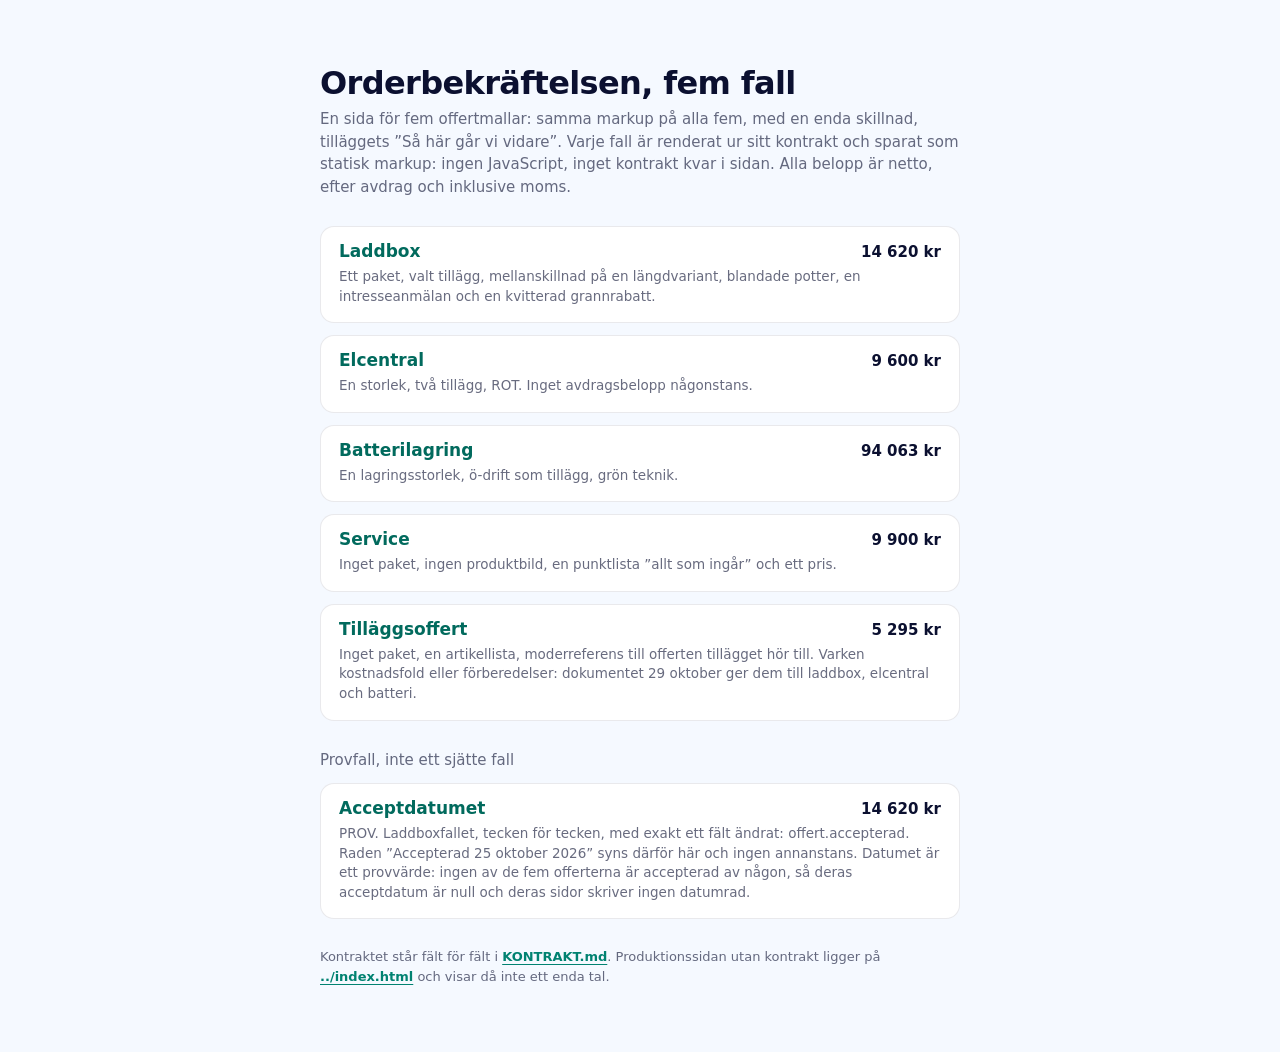
==== commit d751075e: "Stegremsan bort, kostnaderna och forberedelserna in AGARORDER 29 OKTOBER, ORDAGRANT: "SAHAR GAR VI V" ====
--- a/fall/index.html
+++ b/fall/index.html
@@ -40,15 +40,15 @@
     sparat som statisk markup: ingen JavaScript, inget kontrakt kvar i sidan. Alla belopp är
     netto, efter avdrag och inklusive moms.</p>
     <ul>
-    <li><a href="laddbox.html"><span class="rad"><span class="n">Laddbox</span><span class="t">14 345 kr</span></span><p>Ett paket, valt tillägg, mellanskillnad på en längdvariant, blandade potter, en intresseanmälan och en kvitterad grannrabatt.</p></a></li>
-    <li><a href="elcentral.html"><span class="rad"><span class="n">Elcentral</span><span class="t">8 190 kr</span></span><p>En storlek, två tillägg, ROT. Inget avdragsbelopp någonstans.</p></a></li>
+    <li><a href="laddbox.html"><span class="rad"><span class="n">Laddbox</span><span class="t">14 620 kr</span></span><p>Ett paket, valt tillägg, mellanskillnad på en längdvariant, blandade potter, en intresseanmälan och en kvitterad grannrabatt.</p></a></li>
+    <li><a href="elcentral.html"><span class="rad"><span class="n">Elcentral</span><span class="t">9 600 kr</span></span><p>En storlek, två tillägg, ROT. Inget avdragsbelopp någonstans.</p></a></li>
     <li><a href="batteri.html"><span class="rad"><span class="n">Batterilagring</span><span class="t">94 063 kr</span></span><p>En lagringsstorlek, ö-drift som tillägg, grön teknik.</p></a></li>
     <li><a href="service.html"><span class="rad"><span class="n">Service</span><span class="t">9 900 kr</span></span><p>Inget paket, ingen produktbild, en punktlista ”allt som ingår” och ett pris.</p></a></li>
-    <li><a href="tillagg.html"><span class="rad"><span class="n">Tilläggsoffert</span><span class="t">5 020 kr</span></span><p>Inget paket, en artikellista, moderreferens till offerten tillägget hör till. Steg 2 utbytt, steg 3 borttaget.</p></a></li>
+    <li><a href="tillagg.html"><span class="rad"><span class="n">Tilläggsoffert</span><span class="t">5 295 kr</span></span><p>Inget paket, en artikellista, moderreferens till offerten tillägget hör till. Varken kostnadsfold eller förberedelser: dokumentet 29 oktober ger dem till laddbox, elcentral och batteri.</p></a></li>
     </ul>
     <p class="ing" style="margin:28px 0 12px;">Provfall, inte ett sjätte fall</p>
     <ul>
-    <li><a href="prov-acceptdatum.html"><span class="rad"><span class="n">Acceptdatumet</span><span class="t">14 345 kr</span></span><p>PROV. Laddboxfallet, tecken för tecken, med exakt ett fält ändrat: offert.accepterad. Raden ”Accepterad 25 oktober 2026” syns därför här och ingen annanstans. Datumet är ett provvärde: ingen av de fem offerterna är accepterad av någon, så deras acceptdatum är null och deras sidor skriver ingen datumrad.</p></a></li>
+    <li><a href="prov-acceptdatum.html"><span class="rad"><span class="n">Acceptdatumet</span><span class="t">14 620 kr</span></span><p>PROV. Laddboxfallet, tecken för tecken, med exakt ett fält ändrat: offert.accepterad. Raden ”Accepterad 25 oktober 2026” syns därför här och ingen annanstans. Datumet är ett provvärde: ingen av de fem offerterna är accepterad av någon, så deras acceptdatum är null och deras sidor skriver ingen datumrad.</p></a></li>
     </ul>
     <p class="fot">Kontraktet står fält för fält i
     <a href="https://github.com/julius447/Offer-accepted-preview/blob/main/KONTRAKT.md">KONTRAKT.md</a>.
--- a/styles.css
+++ b/styles.css
@@ -78,8 +78,6 @@
   /* Bocken och noden ar komponentmatt. Noden ar z5, alltsa traffytans golv:
      den ar inte klickbar, men 44 ar talet huset redan har for "sa stor ska
      en rund kontroll vara", och kopplingslinjen raknas ur den. */
-  --nod:var(--z5);
-  --steg-gap:var(--rytm-grupp);
   /* Bocken i hjalten ar sidans ENDA signaturfigur och har sitt eget matt. */
   --check:80px;
 
@@ -262,6 +260,30 @@
 @media (prefers-reduced-motion: reduce){ .oa__fold-pil{ transition:none; } }
 .oa__fold-kropp{ padding:0 var(--s4) var(--s4); }
 .oa__villkor-rad{ margin:0; font-size:var(--t6); line-height:1.5; color:var(--ink-soft); }
+/* DE TVA NYA FOLDARNA, 29 oktober: kostnader och forberedelser. Formen ar
+   villkorsfoldens, och texten ar samma grad och fargstyrka som .oa__villkor-rad
+   ovanfor, sa tre folder i rad laser som tre folder och inte som tre sorters
+   innehall. Punkten ar ritad och inte en list-style-bock: en bock betyder
+   "det har ingar" pa den har sidan, och forberedelserna ar tvartom nagot
+   kunden ska gora. */
+.oa__fold-intro{ margin:0 0 var(--s3); font-size:var(--t6); line-height:1.5; color:var(--ink-soft); }
+.oa__fold-fot{ margin:var(--s3) 0 0; font-size:var(--t7); line-height:1.45; color:var(--ink-soft); }
+.oa__fold-lista{ list-style:none; margin:0; padding:0; display:flex; flex-direction:column; gap:var(--s2); }
+.oa__fold-lista li{ display:flex; justify-content:space-between; gap:var(--s4);
+  font-size:var(--t6); line-height:1.5; color:var(--ink-soft); }
+.oa__fold-lista li b{ font-weight:600; color:var(--ink); }
+.oa__fold-lista li span{ text-align:right; white-space:nowrap; }
+/* Elcentralens rader ar villkorstexter utan pris: lead i fetstil och en
+   mening efter, pa EN rad som bryter normalt. Da far spannet inte sta kvar
+   hogerstallt och obrytbart. Klassen sattes forst med :has(), vilket band
+   formen till MARKUPENS form i stallet for till radens sort; renderaren
+   sager nu vilken sort raden ar, och CSS:en behover inte gissa. */
+.oa__fold-villkor{ display:block !important; }
+.oa__fold-villkor span{ text-align:left !important; white-space:normal !important; }
+.oa__fold-lista--punkt li{ display:block; position:relative; padding-left:var(--s4); }
+.oa__fold-lista--punkt li span{ text-align:left; white-space:normal; }
+.oa__fold-lista--punkt li::before{ content:""; position:absolute; left:0; top:.62em;
+  width:var(--s1); height:var(--s1); border-radius:50%; background:var(--teal); }
 /* Samma traffyta som lanken hade i finstilten: 44 px ar golvet, och de
    negativa marginalerna haller radhojden oforandrad. */
 .oa__fold a{ display:flex; align-items:center; width:fit-content; min-height:var(--z5);
@@ -269,38 +291,13 @@
   color:var(--teal-deep); font-weight:600; font-size:var(--t5);
   text-decoration:underline; text-underline-offset:3px; }
 
-/* --- next-steps: centred group, internally left-aligned --- */
-.oa__next{ width:fit-content; max-width:100%; margin-inline:auto; }
+/* --- STEGREMSAN AR BORTTAGEN, 29 oktober, pa agarorder. Kvar star bara
+   ogonbrynet, som ordersektionen ocksa anvander ("Det har accepterade du").
+   Reglerna for .oa__next, .oa__steps, .oa__step, .oa__node och .oa__step-text
+   ar borta med den, och sa ar tokens --nod och --steg-gap: de hade ingen
+   annan brukare. En regel utan element ar en regel som vantar pa att nagon
+   ateruppfinner elementet. --- */
 .oa__eyebrow{ margin:0 0 var(--rytm-block); font-size:var(--t7); font-weight:600; text-transform:uppercase; letter-spacing:.14em; color:var(--teal-deep); }
-.oa__steps{ list-style:none; margin:0; padding:0; display:flex; flex-direction:column; gap:var(--steg-gap); }
-/* FYND: kopplingslinjen hade fast height:60px medan nod-till-nod-avståndet
-   varierar med radbrytningen. Uppmätt vid 390px: avstånden är 66px och 77px,
-   alltså synliga glapp på 6px och 17px, medan de vid 560px och uppåt är 35px
-   och linjen i stället sköt 25px förbi. Ankras nu i steget och sträcks från
-   nodens underkant till nästa nods överkant, vilket är exakt vid varje
-   texthöjd. align-items:flex-start ger noden samma linje som stegrubriken
-   i stället för att flyta mitt i textblocket. Rakningen star vid ::after
-   nedan och gors nu ur --nod och --steg-gap. */
-.oa__step{ position:relative; display:flex; align-items:flex-start; gap:var(--s4); }
-.oa__node{ position:relative; z-index:1; flex:0 0 auto; width:var(--nod); height:var(--nod); border-radius:50%;
-  display:grid; place-items:center; /* Vit text mot den ljusa änden av gradienten mätte 2,87:1. Mörkare släkte,
-     samma familj, med variablerna så färgerna inte kan glida isär igen. */
-  background:linear-gradient(145deg,var(--teal-deep),var(--teal-ink));
-  box-shadow:0 6px 16px rgba(0,169,145,.34), inset 0 0 0 3px rgba(255,255,255,.9); }
-/* KLASSEN, INTE INSTANSEN. Hojden var calc(100% - 12px) med top:42px, och
-   de tolv pixlarna var 42 minus luckan 30: tva matt bakade in i ett tredje.
-   Andrades luckan eller nodens storlek slutade linjen mota nasta nod, och
-   det ar precis vad som hande nar luckan gick fran 30 till --rytm-grupp.
-   Nu raknas linjen ur nodmattet och luckan, sa den ar exakt vid varje
-   kombination. */
-.oa__step:not(:last-child)::after{ content:""; position:absolute; z-index:0;
-  left:calc(var(--nod) / 2); margin-left:-1px; width:2px; top:var(--nod);
-  height:calc(100% - var(--nod) + var(--steg-gap));
-  background:linear-gradient(180deg, rgba(0,169,145,.42), rgba(0,169,145,.12)); }
-.oa__node span{ font-size:var(--t5); font-weight:600; color:#fff; line-height:1; }
-.oa__node svg{ width:var(--z2); height:var(--z2); fill:none; stroke:#fff; stroke-width:2.6; stroke-linecap:round; stroke-linejoin:round; }
-.oa__step-text{ font-size:var(--t4); line-height:1.35; font-weight:600; color:var(--ink); }
-.oa__step-text small{ display:block; font-size:var(--t5); font-weight:400; color:var(--ink-soft); line-height:1.4; margin-top:var(--s1); }
 
 /* --- trust + contact + close --- */
 .oa__trust{ display:flex; flex-wrap:wrap; align-items:center; justify-content:center; gap:var(--s3) var(--s4); text-align:center; }
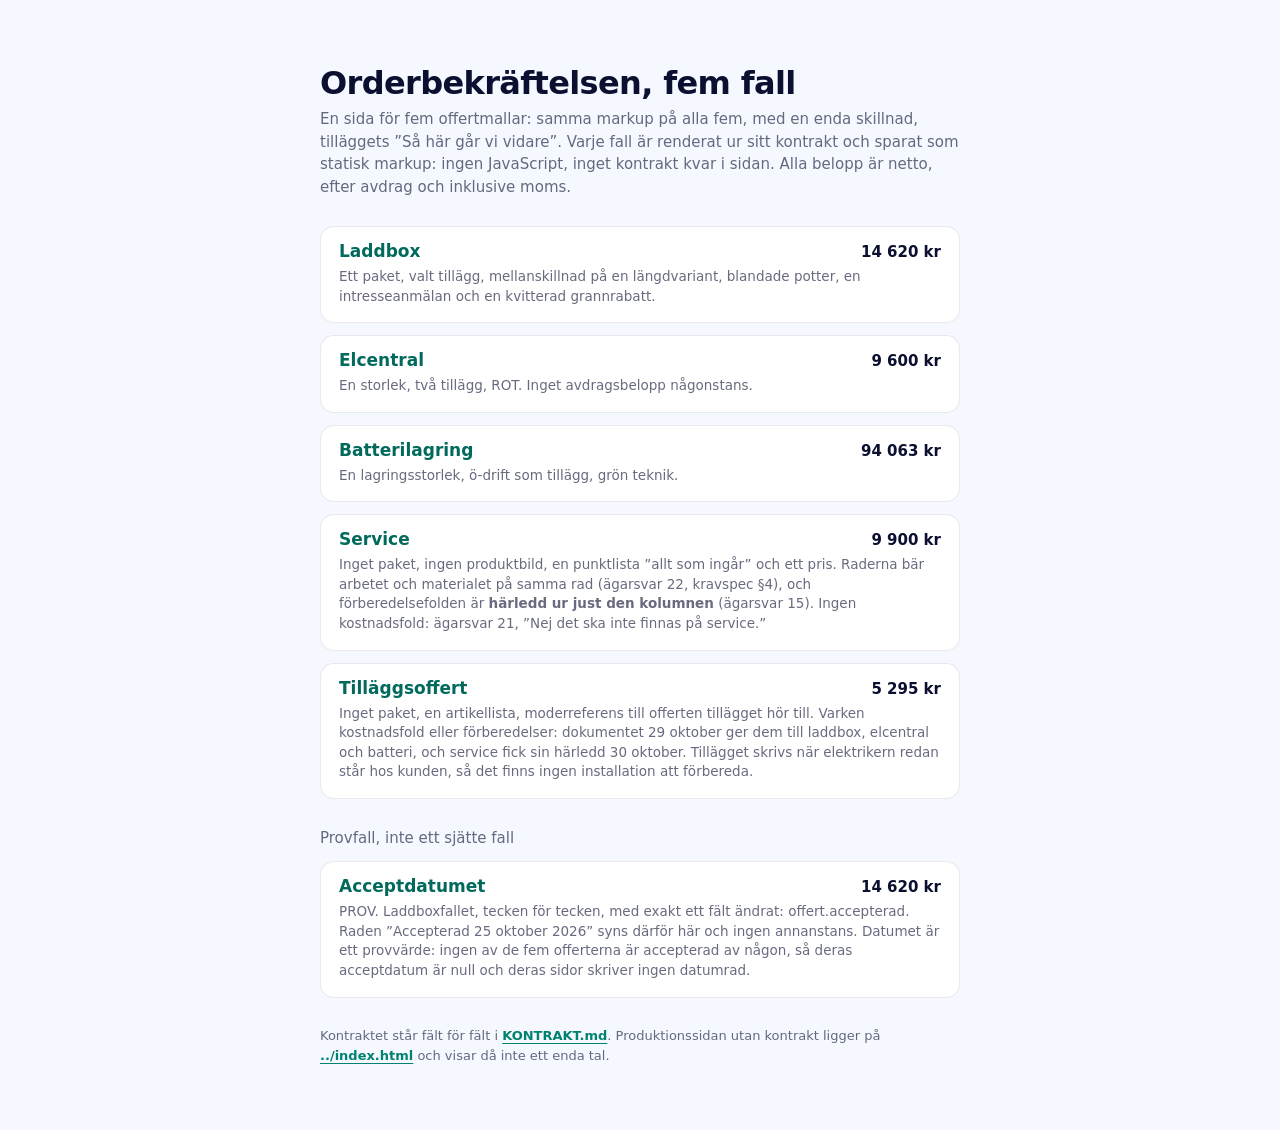
==== commit 71a53d0d: "Servicens förberedelser, ordagrant-luckan, och 31 oktober-rättelserna hämtade in Arbetet från 30 okt" ====
--- a/fall/index.html
+++ b/fall/index.html
@@ -43,8 +43,8 @@
     <li><a href="laddbox.html"><span class="rad"><span class="n">Laddbox</span><span class="t">14 620 kr</span></span><p>Ett paket, valt tillägg, mellanskillnad på en längdvariant, blandade potter, en intresseanmälan och en kvitterad grannrabatt.</p></a></li>
     <li><a href="elcentral.html"><span class="rad"><span class="n">Elcentral</span><span class="t">9 600 kr</span></span><p>En storlek, två tillägg, ROT. Inget avdragsbelopp någonstans.</p></a></li>
     <li><a href="batteri.html"><span class="rad"><span class="n">Batterilagring</span><span class="t">94 063 kr</span></span><p>En lagringsstorlek, ö-drift som tillägg, grön teknik.</p></a></li>
-    <li><a href="service.html"><span class="rad"><span class="n">Service</span><span class="t">9 900 kr</span></span><p>Inget paket, ingen produktbild, en punktlista ”allt som ingår” och ett pris.</p></a></li>
-    <li><a href="tillagg.html"><span class="rad"><span class="n">Tilläggsoffert</span><span class="t">5 295 kr</span></span><p>Inget paket, en artikellista, moderreferens till offerten tillägget hör till. Varken kostnadsfold eller förberedelser: dokumentet 29 oktober ger dem till laddbox, elcentral och batteri.</p></a></li>
+    <li><a href="service.html"><span class="rad"><span class="n">Service</span><span class="t">9 900 kr</span></span><p>Inget paket, ingen produktbild, en punktlista ”allt som ingår” och ett pris. Raderna bär arbetet och materialet på samma rad (ägarsvar 22, kravspec §4), och förberedelsefolden är <strong>härledd ur just den kolumnen</strong> (ägarsvar 15). Ingen kostnadsfold: ägarsvar 21, ”Nej det ska inte finnas på service.”</p></a></li>
+    <li><a href="tillagg.html"><span class="rad"><span class="n">Tilläggsoffert</span><span class="t">5 295 kr</span></span><p>Inget paket, en artikellista, moderreferens till offerten tillägget hör till. Varken kostnadsfold eller förberedelser: dokumentet 29 oktober ger dem till laddbox, elcentral och batteri, och service fick sin härledd 30 oktober. Tillägget skrivs när elektrikern redan står hos kunden, så det finns ingen installation att förbereda.</p></a></li>
     </ul>
     <p class="ing" style="margin:28px 0 12px;">Provfall, inte ett sjätte fall</p>
     <ul>
